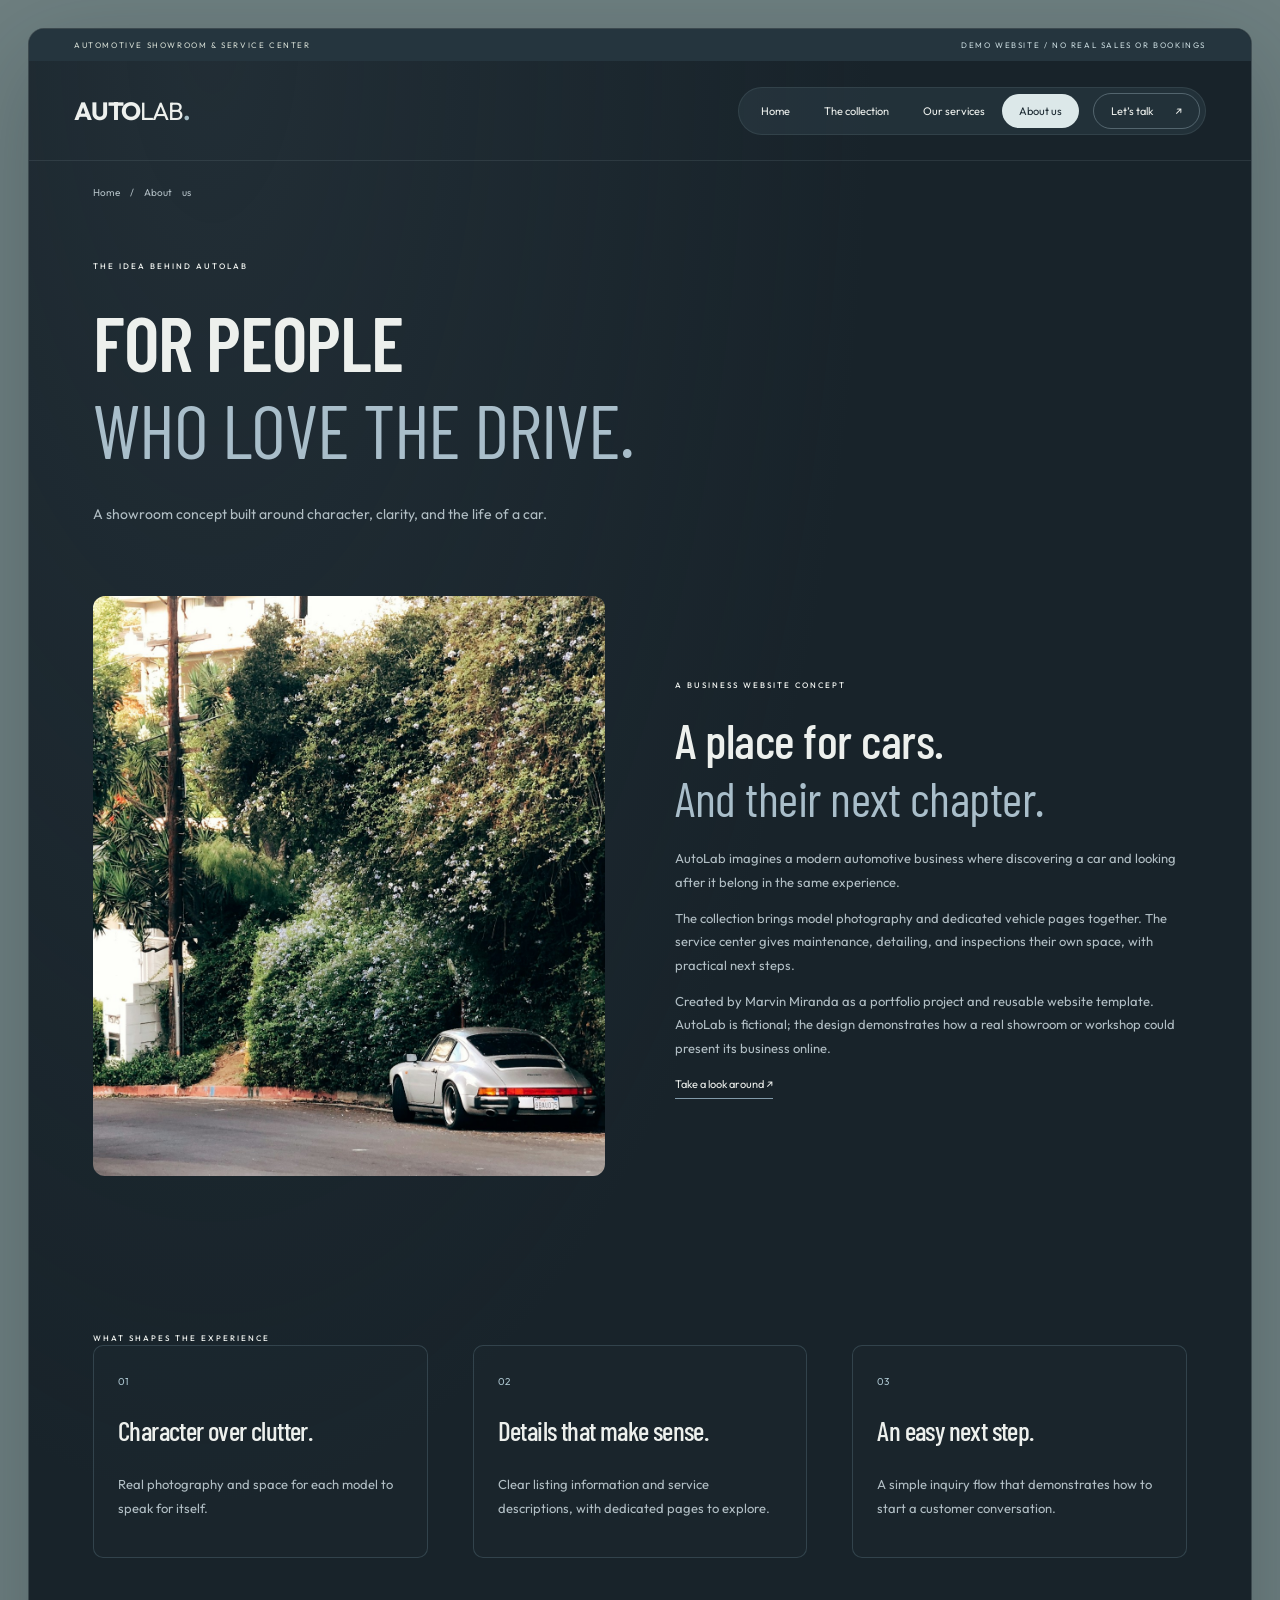
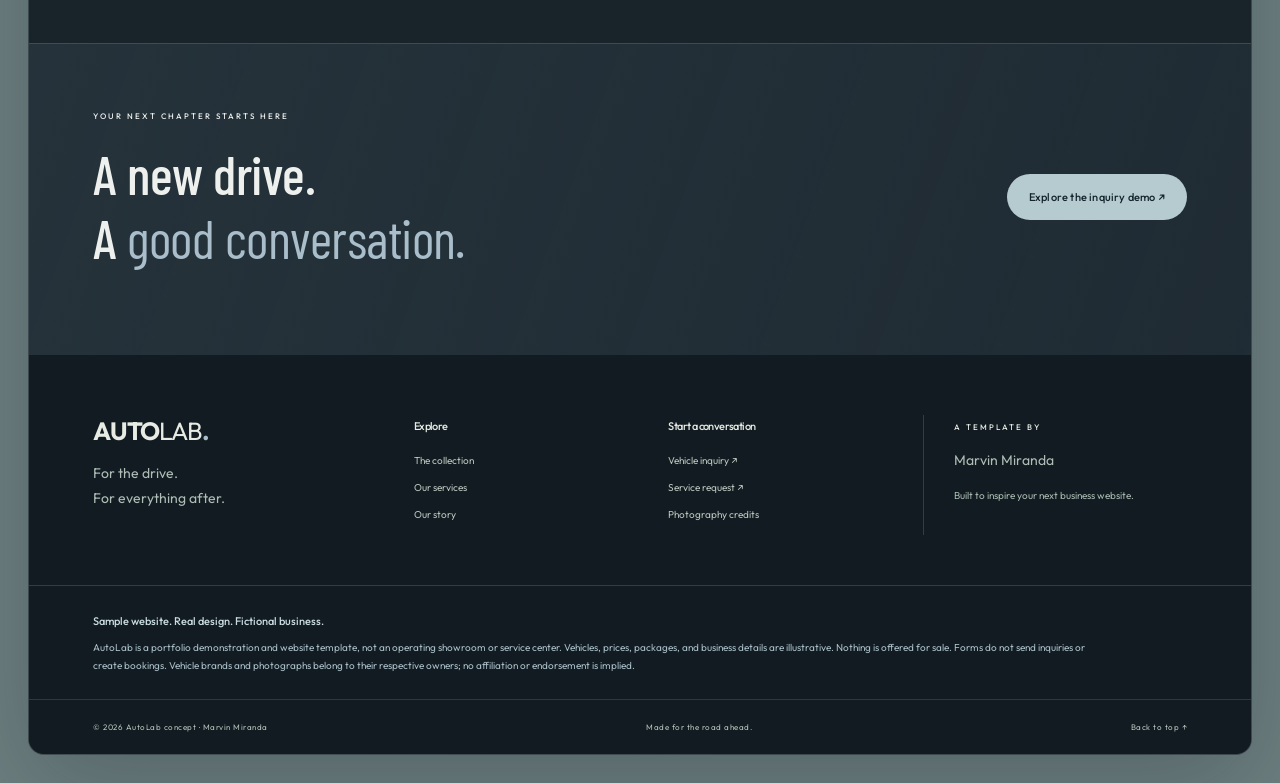
==== about/index.html @ 80c76ffd "Add files via upload" ====
<!doctype html><html lang="en"><head><meta charset="UTF-8"><meta name="viewport" content="width=device-width,initial-scale=1"><meta name="description" content="AutoLab: a sample automotive showroom and service-center website template by Marvin Miranda. Not a real business."><title>Our story | AutoLab</title><link rel="stylesheet" href="../style.css"></head><body><a class="skip" href="#main">Skip to content</a><div class="topbar"><span>AUTOMOTIVE SHOWROOM & SERVICE CENTER</span><span class="demo-label">DEMO WEBSITE / NO REAL SALES OR BOOKINGS</span></div><header><a class="logo" href="../">AUTO<span>LAB</span><i>.</i></a><button class="menu-toggle" aria-label="Open navigation" aria-expanded="false">Menu ☰</button><nav aria-label="Main navigation"><a  href="../">Home</a><a  href="../cars/">The collection</a><a  href="../services/">Our services</a><a aria-current=page href="../about/">About us</a><a class="nav-cta" href="../contact/">Let’s talk <span>↗</span></a></nav></header><main id="main"><div class="crumb wrap"><a href="../">Home</a> / About us</div><section class="page-intro wrap"><span class="eyebrow">THE IDEA BEHIND AUTOLAB</span><h1>For people<br><em>who love the drive.</em></h1><p>A showroom concept built around character, clarity, and the life of a car.</p></section><section class="wrap about-grid"><img src="../assets/porsche.jpg" alt="Classic Porsche parked on a leafy street"><div><span class="eyebrow">A BUSINESS WEBSITE CONCEPT</span><h2>A place for cars.<br><em>And their next chapter.</em></h2><p>AutoLab imagines a modern automotive business where discovering a car and looking after it belong in the same experience.</p><p>The collection brings model photography and dedicated vehicle pages together. The service center gives maintenance, detailing, and inspections their own space, with practical next steps.</p><p>Created by Marvin Miranda as a portfolio project and reusable website template. AutoLab is fictional; the design demonstrates how a real showroom or workshop could present its business online.</p><a class="underlink" href="../cars/">Take a look around ↗</a></div></section><section class="wrap section"><span class="eyebrow">WHAT SHAPES THE EXPERIENCE</span><div class="steps"><div><span>01</span><h3>Character over clutter.</h3><p>Real photography and space for each model to speak for itself.</p></div><div><span>02</span><h3>Details that make sense.</h3><p>Clear listing information and service descriptions, with dedicated pages to explore.</p></div><div><span>03</span><h3>An easy next step.</h3><p>A simple inquiry flow that demonstrates how to start a customer conversation.</p></div></div></section><section class="cta wrap"><div><span class="eyebrow">YOUR NEXT CHAPTER STARTS HERE</span><h2>A new drive.<br>A <em>good conversation.</em></h2></div><a class="button orange" href="../contact/">Explore the inquiry demo ↗</a></section></main><footer><div class="footer-top wrap"><div><a class="logo" href="../">AUTO<span>LAB</span><i>.</i></a><p>For the drive.<br>For everything after.</p></div><div><h3>Explore</h3><a href="../cars/">The collection</a><a href="../services/">Our services</a><a href="../about/">Our story</a></div><div><h3>Start a conversation</h3><a href="../contact/">Vehicle inquiry ↗</a><a href="../contact/?type=service">Service request ↗</a><a href="../credits/">Photography credits</a></div><div class="footer-note"><span class="eyebrow">A TEMPLATE BY</span><p>Marvin Miranda</p><span>Built to inspire your next business website.</span></div></div><div class="disclaimer wrap"><strong>Sample website. Real design. Fictional business.</strong><p>AutoLab is a portfolio demonstration and website template, not an operating showroom or service center. Vehicles, prices, packages, and business details are illustrative. Nothing is offered for sale. Forms do not send inquiries or create bookings. Vehicle brands and photographs belong to their respective owners; no affiliation or endorsement is implied.</p></div><div class="footer-bottom wrap"><span>© 2026 AutoLab concept · Marvin Miranda</span><span>Made for the road ahead.</span><a href="#">Back to top ↑</a></div></footer><script src="../app.js"></script></body></html>
---- style.css ----
@font-face {
  font-family: 'Barlow Condensed';
  font-style: normal;
  font-weight: 400;
  font-display: swap;
  src: url(assets/fonts/font-1.ttf) format('truetype');
}
@font-face {
  font-family: 'Barlow Condensed';
  font-style: normal;
  font-weight: 500;
  font-display: swap;
  src: url(assets/fonts/font-2.ttf) format('truetype');
}
@font-face {
  font-family: 'Barlow Condensed';
  font-style: normal;
  font-weight: 600;
  font-display: swap;
  src: url(assets/fonts/font-3.ttf) format('truetype');
}
@font-face {
  font-family: 'Barlow Condensed';
  font-style: normal;
  font-weight: 700;
  font-display: swap;
  src: url(assets/fonts/font-4.ttf) format('truetype');
}
@font-face {
  font-family: 'Barlow Condensed';
  font-style: normal;
  font-weight: 800;
  font-display: swap;
  src: url(assets/fonts/font-5.ttf) format('truetype');
}
@font-face {
  font-family: 'Outfit';
  font-style: normal;
  font-weight: 400;
  font-display: swap;
  src: url(assets/fonts/font-6.ttf) format('truetype');
}
@font-face {
  font-family: 'Outfit';
  font-style: normal;
  font-weight: 500;
  font-display: swap;
  src: url(assets/fonts/font-7.ttf) format('truetype');
}
@font-face {
  font-family: 'Outfit';
  font-style: normal;
  font-weight: 600;
  font-display: swap;
  src: url(assets/fonts/font-8.ttf) format('truetype');
}
@font-face {
  font-family: 'Outfit';
  font-style: normal;
  font-weight: 700;
  font-display: swap;
  src: url(assets/fonts/font-9.ttf) format('truetype');
}
:root{--bg:#18232a;--ink:#edf0ed;--muted:#b1bec4;--line:#43545f;--accent:#b5c9ce;--dark:#111a20}*{box-sizing:border-box}body{margin:0;background:var(--bg);color:var(--ink);font:15px 'Outfit',Arial,sans-serif}html{scroll-behavior:smooth}a{color:inherit;text-decoration:none}button,input,select,textarea{font:inherit}button,a,input,select,textarea{-webkit-tap-highlight-color:transparent}button{cursor:pointer}a:focus-visible,button:focus-visible,input:focus-visible,select:focus-visible,textarea:focus-visible{outline:3px solid var(--accent);outline-offset:4px}.skip{position:fixed;top:-100px;padding:15px;background:white;z-index:100}.skip:focus{top:0}.wrap{max-width:1360px;margin:auto;padding-left:64px;padding-right:64px}.topbar{background:var(--dark);color:#d5ddd4;display:flex;justify-content:space-between;padding:11px 64px;font-size:8px;letter-spacing:1.6px}.demo-label{color:#c7d8dc}header{height:95px;display:flex;align-items:center;justify-content:space-between;padding:0 64px;max-width:1500px;margin:auto}.logo{font:800 29px 'Barlow Condensed',Impact,sans-serif;letter-spacing:-1.7px}.logo>span{font-weight:400}.logo i{font-style:normal;color:var(--accent)}nav{display:flex;align-items:center;gap:29px;font-size:12px}nav a{padding:8px 0}nav a[aria-current]{border-bottom:1px solid var(--accent)}.nav-cta{border:1px solid #bbbfb6;padding:12px 19px;border-radius:3px;margin-left:16px}.nav-cta span{margin-left:29px}.menu-toggle{display:none}.hero{position:relative;height:650px;background:#172625;color:white;overflow:hidden}.hero>img{width:100%;height:100%;object-fit:cover;object-position:center 58%}.hero-shade{position:absolute;inset:0;background:linear-gradient(90deg,rgba(8,23,23,.93) 0%,rgba(8,23,23,.73) 34%,rgba(8,23,23,.1) 75%),linear-gradient(0deg,#0e222470,transparent 45%)}.hero-content{position:absolute;inset:0;padding-top:105px;max-width:1360px}.eyebrow{font-size:9px;letter-spacing:2px;font-weight:600}h1,h2,h3{font-family:'Barlow Condensed',Impact,sans-serif}h1{font-size:70px;line-height:1.08;letter-spacing:-3.7px;font-weight:500;margin:28px 0}h1 em,h2 em{font:italic 1.04em Georgia,serif}h2{font-size:46px;line-height:1.14;letter-spacing:-1.9px;font-weight:500;margin:20px 0}h3{font-size:21px;letter-spacing:-.6px;font-weight:600}p{color:var(--muted);line-height:1.8}.hero-content p{color:#ced6d1;font-size:14px;margin-bottom:30px}.actions{display:flex;align-items:center;gap:27px}.button{display:inline-flex;align-items:center;justify-content:center;gap:30px;padding:16px 22px;border:0;border-radius:3px;font-size:11px;font-weight:600}.orange{background:var(--accent);color:#fff}.button:hover{filter:brightness(1.08)}.text-light{font-size:11px;color:#e0e5dd;border-bottom:1px solid #80908b;padding-bottom:7px}.hero-caption{position:absolute;bottom:44px;right:64px;display:grid;gap:10px;padding-left:24px;border-left:1px solid #a7b5ac60}.hero-caption span{font-size:8px;letter-spacing:2px;color:#d5ddd2}.hero-caption strong{font:400 21px Manrope}.hero-caption a{font-size:10px}.hero-index{position:absolute;bottom:38px;left:64px;font-size:8px;letter-spacing:2px;color:#b3bfb9}.brandline{display:flex;justify-content:space-between;align-items:center;height:100px;border-bottom:1px solid var(--line)}.brandline>span:first-child,.last-brand{font-size:8px;letter-spacing:1.8px;color:var(--muted)}.brandline>span:nth-child(2){font-size:22px;letter-spacing:4px;font-weight:500}.brandline>span:nth-child(3){font-size:21px;letter-spacing:2px;font-weight:700}.section{padding-top:90px;padding-bottom:85px}.section-heading{display:flex;justify-content:space-between;align-items:flex-end;margin-bottom:35px}.section-heading p{font-size:13px;margin:0 0 17px}.underlink{display:inline-block;font-size:11px;border-bottom:1px solid #8f998c;padding-bottom:7px}.car-grid{display:grid;grid-template-columns:repeat(3,minmax(0,1fr));gap:26px}.car-grid.two{grid-template-columns:repeat(2,minmax(0,1fr))}.car-image{display:block;height:255px;overflow:hidden;position:relative;background:#ddd}.car-image img{height:100%;width:100%;object-fit:cover;transition:transform .4s}.car-card:hover .car-image img{transform:scale(1.04)}.car-card[data-name*="911"] img{object-position:center 77%}.image-tag{position:absolute;left:14px;top:14px;font-size:7px;letter-spacing:1px;background:#263944ed;padding:7px 9px;border-radius:2px}.round-arrow{position:absolute;bottom:14px;right:14px;width:31px;height:31px;background:var(--bg);border-radius:50%;display:grid;place-items:center;font-size:17px}.car-meta{display:flex;justify-content:space-between;gap:5px;margin-top:18px;font-size:7px;letter-spacing:.9px;color:var(--muted)}.car-meta>span:last-child{letter-spacing:0}.car-card h3{margin:12px 0 20px;font-size:21px}.car-bottom{display:flex;justify-content:space-between;align-items:center;border-top:1px solid var(--line);padding-top:17px;font-size:17px}.car-bottom small{display:block;font-size:8px;margin-top:4px;color:var(--muted)}.car-bottom a{font-size:10px}.care{display:grid;grid-template-columns:1fr 1fr;background:#2b3b45}.care-photo{position:relative;min-height:700px;overflow:hidden}.care-photo>img{height:100%;width:100%;object-fit:cover}.care-photo>span{position:absolute;left:40px;bottom:35px;font-size:9px;letter-spacing:2px;color:white;background:#142322d9;padding:12px}.care-content{padding:65px 55px}.care-content>p{font-size:13px;max-width:470px}.service-row{display:flex;align-items:center;gap:20px;border-bottom:1px solid #455761;padding:24px 0}.service-row>span:first-child{font-size:9px;color:#85907e}.service-row h3{margin:0;font-size:17px}.service-row p{font-size:11px;margin:6px 0 0}.service-row>b{font-size:22px;font-weight:400;margin-left:auto}.care .service-price{display:none}.service-price{margin-left:auto;font-size:15px;white-space:nowrap}.service-price small{display:block;font-size:9px;color:var(--muted);margin-top:6px}.service-row:hover h3{color:#d3e2e5}.fine{font-size:10px!important;line-height:1.7}.ownership>h2{margin-bottom:45px}.steps{display:grid;grid-template-columns:repeat(3,1fr);gap:45px}.steps>div{border-top:1px solid var(--line);padding-top:24px}.steps span{font-size:10px;color:#a9c2ca}.steps h3{font-size:18px;margin-top:25px}.steps p{font-size:13px}.cta{display:flex;justify-content:space-between;align-items:center;border-top:1px solid var(--line);padding-top:60px;padding-bottom:65px}.cta h2{font-size:44px}.cta .button{height:max-content}footer{background:var(--dark);color:#e7ebe3}.footer-top{display:grid;grid-template-columns:1.3fr 1fr 1fr 1.2fr;gap:35px;padding-top:60px;padding-bottom:50px}.footer-top p{color:#aebdb6;font-size:14px}.footer-top h3{font:500 12px 'Outfit',Arial;margin:4px 0 21px}.footer-top>div>a:not(.logo){display:block;font-size:10px;color:#b9c5bd;margin-bottom:14px}.footer-note{border-left:1px solid #ffffff25;padding-left:30px}.footer-note>span:last-child{font-size:10px;color:#a7b8af;line-height:1.8;display:block}.disclaimer{border-top:1px solid #ffffff25;padding-top:24px;padding-bottom:24px}.disclaimer strong{color:#c2d5db;font-size:11px;font-weight:500}.disclaimer p{font-size:10px;color:#a9b9b0;max-width:1000px;margin-bottom:0}.footer-bottom{border-top:1px solid #ffffff20;display:flex;justify-content:space-between;gap:20px;font-size:8px;letter-spacing:.5px;padding-top:22px;padding-bottom:22px;color:#b4c2ba}.crumb{padding-top:25px;font-size:10px;color:var(--muted);word-spacing:8px}.crumb a{word-spacing:normal}.page-intro{padding-top:55px;padding-bottom:55px}.page-intro h1{font-size:64px}.page-intro>p{font-size:14px;max-width:600px}.listing-section{padding-bottom:90px}.filters{display:grid;grid-template-columns:1.6fr 1fr 1fr 1fr auto;gap:18px;align-items:end;padding:25px;background:#2b3b45;border-radius:4px}label{display:grid;gap:9px;font-size:10px;font-weight:500}input,select,textarea{width:100%;border:1px solid #536872;background:#202e37;border-radius:2px;padding:13px 12px;font-size:12px;color:var(--ink);min-width:0}input[type=date]{min-height:43px}textarea{resize:vertical}select{padding-right:22px}.reset{border:0;border-bottom:1px solid #97a18c;background:none;height:42px;font-size:11px;padding:0 4px}.results-line{display:flex;justify-content:space-between;font-size:10px;color:var(--muted);padding:27px 0}.model-intro{display:flex;justify-content:space-between;align-items:flex-end;padding-top:45px;padding-bottom:35px}.model-intro h1{font-size:52px}.model-intro p{margin-bottom:0;font-size:14px}.model-price{font:500 26px 'Barlow Condensed',Impact,sans-serif;white-space:nowrap;padding-bottom:4px}.model-price small{display:block;font:9px 'Outfit',Arial;color:var(--muted);margin-top:10px}.model-photo{position:relative}.model-photo>img{display:block;width:100%;height:560px;object-fit:cover}.model-photo>span{position:absolute;bottom:18px;left:85px;font-size:7px;letter-spacing:1px;background:#192422de;padding:10px;color:#fff}.detail-grid{display:grid;grid-template-columns:1.5fr 1fr;align-items:start;gap:85px;padding-top:65px;padding-bottom:70px}.detail-grid h2{font-size:40px}.detail-grid p{font-size:14px}.detail-grid h3{font-size:17px;margin-top:30px}.info-panel{padding:35px;background:#2b3b45;border:1px solid #465964;border-radius:3px;position:sticky;top:25px}.info-panel h2{font-size:31px}.info-panel dl{margin:25px 0 30px;display:grid;grid-template-columns:1fr 1fr;gap:0;font-size:11px}.info-panel dt,.info-panel dd{padding:15px 0;border-bottom:1px solid #465964;margin:0}.info-panel dt{color:var(--muted)}.info-panel dd{text-align:right}.info-panel .button{width:100%;padding-left:10px;padding-right:10px}.panel-link{display:block;text-align:center;font-size:10px;margin-top:20px}.check-list{padding:0;list-style:none}.check-list li{padding:13px 0;border-bottom:1px solid var(--line);font-size:13px}.check-list li:before{content:'✓';color:#a9c2ca;margin-right:15px}details{border-bottom:1px solid var(--line);padding:21px 0}summary{font-size:13px;cursor:pointer;line-height:1.6}details p{font-size:12px}.related{border-top:1px solid var(--line)}.service-banner{position:relative}.service-banner img{display:block;width:100%;height:460px;object-fit:cover;object-position:center 40%}.service-banner>span{position:absolute;bottom:28px;left:90px;color:#fff;font-size:10px;letter-spacing:2px;background:#172625c9;padding:14px}.service-page .service-row{padding:30px 0}.service-page .service-row h3{font-size:24px}.service-page .service-row p{font-size:13px}.service-page .service-row>b{margin-left:35px}.service-page .service-row>span:first-child{width:40px}.faq{padding-bottom:80px;max-width:1000px}.faq h2{font-size:36px}.service-detail-photo{width:100%;height:300px;object-fit:cover}.about-grid{display:grid;grid-template-columns:1fr 1fr;gap:70px;align-items:center;padding-bottom:60px}.about-grid>img{width:100%;height:580px;object-fit:cover;object-position:60% 80%}.about-grid h2{font-size:40px}.about-grid p{font-size:13px}.contact-grid{display:grid;grid-template-columns:1fr 1.2fr;gap:100px;padding-bottom:90px}.contact-grid h2{font-size:42px}.contact-grid>div>p{font-size:13px}.demo-box{border-left:3px solid var(--accent);background:#2b3b45;padding:20px 22px;margin-top:28px}.demo-box strong{font-size:12px}.demo-box p{font-size:11px;margin-bottom:0}.contact-note{margin-top:30px}.contact-note>span{font-size:8px;letter-spacing:2px}.contact-note p{font-size:12px}.form-pair{display:grid;grid-template-columns:1fr 1fr;gap:20px}#inquiry-form{padding:30px;background:#2b3b45;border:1px solid #465964}#inquiry-form>label,.form-pair{margin-bottom:22px}.checkbox{display:flex;align-items:flex-start;gap:10px;line-height:1.7}.checkbox input{width:15px;height:15px;margin:2px 0;accent-color:var(--accent)}#form-result{border:1px solid #8ca7a8;padding:20px;margin-top:20px;background:#364d53}#form-result h3{font-size:17px;margin-top:0}#form-result p{font-size:12px}.credits{padding-top:0}.credits a{text-decoration:underline}.credits p{font-size:13px}#empty{text-align:center;padding:50px 0}[hidden]{display:none!important}@media(min-width:1600px){.hero{height:740px}.hero-content{padding-top:140px}}@media(max-width:1050px){.wrap{padding-left:35px;padding-right:35px}header,.topbar{padding-left:35px;padding-right:35px}nav{gap:20px}.nav-cta{margin-left:0}.hero-content{padding-top:95px}.hero h1{font-size:61px}.hero{height:600px}.hero-caption{right:35px}.hero-index{left:35px}.car-image{height:215px}.car-meta{flex-direction:column;gap:5px}.care-content{padding:45px 30px}.care-photo{min-height:700px}.service-row{gap:12px}.service-row h3{font-size:15px}.filters{grid-template-columns:1.5fr 1fr 1fr;gap:15px}.filters label:last-of-type{grid-column:1/3}.detail-grid{gap:40px}.model-intro h1{font-size:43px}.contact-grid{gap:40px}.footer-top{gap:25px}.footer-note{padding-left:20px}.model-photo>span{left:55px}.service-banner>span{left:55px}}@media(max-width:760px){header{height:80px;position:relative}.menu-toggle{display:block;border:1px solid #c6cabe;background:transparent;border-radius:3px;padding:10px 13px;font-size:11px}nav{display:none;position:absolute;top:80px;left:0;right:0;z-index:20;background:var(--bg);padding:25px 35px;box-shadow:0 20px 20px #17262525}nav.open{display:flex;flex-direction:column;align-items:stretch;gap:14px}.nav-cta span{float:right}.topbar{font-size:7px;letter-spacing:1px}.topbar>span:first-child{display:none}.topbar>span:last-child{margin:auto}.hero{height:620px}.hero-content{padding-top:65px}.hero-shade{background:linear-gradient(90deg,#0a1c1ce6,#0a1c1c66),linear-gradient(0deg,#0a1c1cb3,transparent)}.hero>img{object-position:65% center}.hero h1{font-size:60px}.hero-content p{font-size:13px}.hero-caption{bottom:35px;right:35px}.hero-index{font-size:7px;max-width:100px;line-height:1.7;bottom:40px}.brandline{height:85px;gap:20px}.brandline>span:first-child{font-size:7px;max-width:100px;line-height:1.8}.brandline>span:nth-child(2){font-size:17px;letter-spacing:2px}.brandline>span:nth-child(3){font-size:18px}.last-brand{display:none}.section{padding-top:60px;padding-bottom:60px}.section-heading{display:block}.section-heading h2{font-size:39px}.section-heading>div:last-child{margin-top:25px}.car-grid{grid-template-columns:1fr;gap:35px}.car-image{height:340px}.car-meta{flex-direction:row}.car-card h3{font-size:24px}.car-bottom{font-size:20px}.car-bottom a{font-size:12px}.care{grid-template-columns:1fr}.care-photo{height:360px;min-height:0}.care-content{padding:45px 35px}.care-content h2{font-size:42px}.service-row{gap:18px}.service-row h3{font-size:18px}.service-row p{font-size:12px}.steps{grid-template-columns:1fr;gap:25px}.steps h3{margin-top:16px}.cta{display:block;padding-top:40px;padding-bottom:45px}.cta h2{font-size:40px}.cta .button{margin-top:15px}.footer-top{grid-template-columns:1fr 1fr;gap:30px;padding-top:45px}.footer-top>div:first-child{grid-column:1/-1}.footer-top>div:first-child p{font-size:13px}.footer-note{grid-column:1/-1;border-left:0;border-top:1px solid #ffffff20;padding:25px 0 0}.footer-bottom{flex-wrap:wrap;gap:15px}.footer-bottom>span:nth-child(2){display:none}.disclaimer p{font-size:10px}.page-intro{padding-top:40px;padding-bottom:35px}.page-intro h1{font-size:51px;letter-spacing:-2.5px}.page-intro p{font-size:13px}.filters{grid-template-columns:1fr 1fr;padding:20px}.filters label:first-child{grid-column:1/-1}.filters label:last-of-type{grid-column:auto}.filters .reset{align-self:end}.results-line{font-size:9px;gap:20px}.model-intro{display:block;padding-top:35px}.model-intro h1{font-size:40px}.model-price{margin-top:25px;font-size:24px}.model-photo>img{height:380px}.model-photo>span{font-size:6px;left:45px;right:45px;line-height:1.6;bottom:10px}.detail-grid{grid-template-columns:1fr;gap:35px;padding-top:40px;padding-bottom:45px}.info-panel{position:static;padding:25px}.car-grid.two{grid-template-columns:1fr}.service-banner img{height:320px}.service-banner>span{left:45px;right:45px;font-size:8px;bottom:15px}.service-page .service-row h3{font-size:18px}.service-page .service-row p{font-size:11px}.service-page .service-row>span:first-child{width:auto}.service-page .service-row{gap:13px;flex-wrap:wrap}.service-page .service-price{font-size:13px}.service-page .service-row>b{margin-left:0}.faq h2{font-size:32px}.about-grid{grid-template-columns:1fr;gap:35px}.about-grid>img{height:400px}.about-grid h2{font-size:37px}.contact-grid{grid-template-columns:1fr;gap:35px;padding-bottom:60px}.contact-grid h2{font-size:38px}.form-pair{grid-template-columns:1fr}.contact-grid #inquiry-form{padding:23px}.service-detail-photo{height:250px}}@media(max-width:420px){.wrap{padding-left:23px;padding-right:23px}header,.topbar{padding-left:23px;padding-right:23px}.hero h1{font-size:49px;letter-spacing:-2.5px}.hero .actions{flex-direction:column;align-items:flex-start;gap:22px}.hero-content{padding-top:50px}.hero{height:620px}.hero-index{left:23px}.hero-caption{right:23px}.car-image{height:275px}.hero-caption strong{font-size:17px}.care-content{padding-left:23px;padding-right:23px}.page-intro h1{font-size:44px}.service-page .service-price{margin-left:28px}.service-page .service-row>b{margin-left:auto}.model-photo>span,.service-banner>span{left:33px;right:33px}.section-heading h2,h2{font-size:35px}.footer-bottom{font-size:7px}}@media(prefers-reduced-motion:reduce){html{scroll-behavior:auto}.car-image img{transition:none}}

/* Slate collection: a second visual direction for the automotive template. */
:root{--sage:#6e7f80;--steel:#536872;--slate:#708090;--blue:#536878;--charcoal:#36454f}
html{background:var(--sage)}body{margin:28px auto;max-width:1510px;width:calc(100% - 56px);border:1px solid #9dafb044;border-radius:16px;overflow-x:clip;box-shadow:0 30px 100px #12222b44;background:radial-gradient(ellipse at 15% 0%,#36454f50,transparent 45%),var(--bg)}
header{border-bottom:1px solid #8fa2ad25;height:100px;padding:0 45px}.topbar{border-radius:15px 15px 0 0;background:#25353e;padding:11px 45px}.logo{font-family:'Outfit',Arial,sans-serif;font-size:25px;letter-spacing:-1.2px}.logo>span{font-weight:400}.logo i{color:#a5bec7}nav{gap:0;background:#34454f6b;border:1px solid #7b939c2b;border-radius:28px;padding:5px;font-size:11px}nav a{padding:10px 17px;border-radius:23px}nav a[aria-current]{background:#dce8e9;color:#1d2b33;border:0}.nav-cta{margin-left:14px;border:1px solid #9eb4bd66;border-radius:23px;padding:10px 17px}.nav-cta span{margin-left:20px}.button{border-radius:30px;font-family:'Outfit',Arial,sans-serif;font-weight:500;letter-spacing:.2px}.orange{color:#14242d;background:#b5cbd0}.eyebrow{font-family:'Outfit',Arial,sans-serif;font-size:8px;letter-spacing:2px;font-weight:500}h1,h2,h3{font-family:'Barlow Condensed',Impact,sans-serif}h1{font-weight:600;letter-spacing:-1.5px}h2{font-weight:500;letter-spacing:-.5px;font-size:54px}h1 em,h2 em{font-family:inherit;font-style:normal;font-weight:400;color:#a9beca;font-size:1em}.section-heading h2{font-size:58px}.section-heading p{color:#aebfc6}.car-card{background:#26353e;border:1px solid #5a707c4d;border-radius:12px;padding:12px 12px 20px}.car-image{border-radius:7px}.car-meta,.car-card h3,.car-bottom{margin-left:8px;margin-right:8px}.car-card h3{font-size:29px;font-weight:500;letter-spacing:0}.car-bottom{font-family:'Outfit',Arial;font-size:16px;border-color:#60717a55}.image-tag{color:#e8eff1;border:1px solid #899fa155;background:#23353ddd;border-radius:20px;font-size:6px}.round-arrow{background:#bed2d7;color:#1b2a33}.brandline{border-color:#5e74804d}.brandline>span{color:#c5d1d6}.brandline>span:nth-child(2){font-family:'Barlow Condensed',Arial;font-size:25px}.brandline>span:nth-child(3){font-family:'Barlow Condensed',Arial;font-size:27px}.care{background:#2b3b45}.care-photo{margin:26px;border-radius:10px;min-height:650px}.care-content{padding-left:20px}.care-photo>span{background:#263b47dd;border:1px solid #8198a555;border-radius:20px;font-size:7px;left:20px;bottom:20px}.service-row h3{font-size:24px;font-weight:500}.service-row>span:first-child{color:#a9bdc3}.service-row:hover{background:#70809012}.service-row p{color:#b3c2c7}.steps h3{font-size:27px;font-weight:500}.steps>div{padding:24px;border:1px solid #58707b66;border-radius:10px;background:#2a3a431f}.steps span{color:#abc4ce}.cta{background:linear-gradient(110deg,#36454f70,#53687820);border-top:1px solid #53687280}.cta h2{font-size:54px}footer{background:#111b21;border-radius:0 0 15px 15px}.disclaimer strong{color:#c9dce1}.disclaimer p{color:#a9bec7}.footer-top h3{font-family:'Outfit',Arial;font-size:11px}.footer-top .logo{font-size:25px}.info-panel{background:#2b3d47;border-radius:12px;border-color:#536872}.info-panel h2{font-size:37px}.info-panel dt{color:#b0c0c8}.info-panel .button{font-size:10px}.page-intro h1{font-size:76px;letter-spacing:-1px;text-transform:uppercase}.model-intro h1{font-size:68px;text-transform:uppercase;letter-spacing:-1px}.model-price{font-family:'Barlow Condensed',Impact,sans-serif;font-size:33px}.model-photo img,.service-banner img,.service-detail-photo,.about-grid>img{border-radius:12px}.model-photo>span{border-radius:20px;background:#1c303add}.detail-grid h2,.about-grid h2{font-size:49px}.detail-grid h3{font-size:24px;font-weight:500}.filters{border:1px solid #53687280;border-radius:10px;background:#2b3b4580}input,select,textarea{border-radius:5px;border-color:#536872;background:#1b2a33;color:#edf0ed;color-scheme:dark;font-size:12px}input::placeholder,textarea::placeholder{color:#a3b4bc}.reset{color:#c5d4d9;border-color:#8ca3ae}.contact-grid h2{font-size:50px}#inquiry-form{background:#2b3b4580;border-color:#53687280;border-radius:12px}.demo-box{background:#36454f99;border-color:#9fb9c6;border-radius:0 8px 8px 0}.contact-note p,.demo-box p{color:#b7c8ce}.checkbox input{accent-color:#b5cbd0}#form-result{background:#304750;border-color:#8faeb9;color:#f0f5f4}#form-result h3{font-size:24px}.check-list li:before{color:#aac4cd}.service-page .service-row h3{font-size:30px}.faq h2{font-size:44px}details{border-color:#43545f}summary{color:#d2dfe4}.underlink{border-color:#829baa}.credits a{color:#c6dce5}.service-price{color:#dbe6e9}.service-banner>span{background:#253c48df;border-radius:20px}.service-row>b{color:#bed2d9}.care-content .fine{color:#c2cdd0}
.editorial-hero{height:690px;position:relative;background:radial-gradient(ellipse at 62% 48%,#53687860,transparent 56%),linear-gradient(135deg,#101b23,#202f38);overflow:hidden}.hero-topline{position:absolute;left:45px;right:45px;top:32px;display:flex;justify-content:space-between;color:#b6c9d0}.hero-edition{font-size:7px;letter-spacing:2px}.hero-story{position:absolute;top:95px;left:45px;z-index:4}.hero-story h1{font-size:53px;line-height:.98;letter-spacing:-1px;margin:0 0 20px}.hero-story h1 em{color:#adc4d0;font-weight:500}.hero-story p{color:#b5c8d0;font-size:11px;line-height:1.7}.hero-explore{display:inline-flex;align-items:center;gap:32px;font-size:10px;margin-top:12px;border-bottom:1px solid #a0b7c0;padding-bottom:8px}.hero-explore span{font-size:19px}.car-stage{position:absolute;left:24%;top:48px;width:67%;z-index:3;filter:drop-shadow(0 35px 18px #0007);pointer-events:none}.stage-image{display:block;width:100%;height:auto;clip-path:polygon(8.875% 65.042%,9.312% 58.575%,9.812% 54.545%,11.438% 51.828%,14.188% 49.578%,16.750% 44.986%,19.250% 41.425%,21.938% 38.800%,24.812% 36.926%,27.750% 35.801%,30.750% 35.145%,34.375% 34.677%,48.062% 34.677%,51.188% 35.145%,54.125% 35.895%,56.750% 37.113%,59.000% 39.082%,61.375% 41.612%,63.438% 44.142%,65.750% 46.860%,69.000% 50.422%,70.625% 50.141%,72.500% 51.172%,73.750% 52.671%,82.750% 55.201%,89.750% 58.013%,92.688% 60.544%,94.000% 62.793%,94.938% 66.354%,95.812% 71.321%,96.250% 77.132%,95.938% 81.537%,95.125% 84.817%,94.062% 87.067%,92.500% 88.754%,89.000% 90.159%,83.438% 91.284%,68.375% 92.409%,49.188% 92.596%,47.375% 92.877%,46.000% 93.814%,43.500% 94.470%,41.312% 93.721%,39.812% 92.409%,38.750% 89.972%,38.125% 86.973%,19.250% 82.381%,17.375% 83.037%,15.875% 84.255%,14.000% 84.911%,12.125% 84.817%,10.688% 84.067%,9.562% 82.568%,9.000% 80.412%,8.688% 77.413%,8.688% 73.196%);filter:saturate(.45) contrast(1.04)}.hero-orbit{position:absolute;width:530px;height:530px;left:35%;top:25px;border:1px solid #8297a219;border-radius:50%}.hero-orbit:after{content:'';position:absolute;inset:50px;border:1px solid #8297a219;border-radius:50%}.hero-wordmark{position:absolute;left:45px;bottom:84px;font:700 190px/.8 'Barlow Condensed',Impact,sans-serif;letter-spacing:-4px;color:#a6bbc7;z-index:2}.hero-wordmark>span{font:400 8px 'Outfit',Arial;display:block;letter-spacing:3px;margin:17px 0 0 8px;color:#c5d5dc}.hero-dial{position:absolute;right:45px;top:85px;border:1px solid #91a8b540;background:#53687822;border-radius:50%;width:112px;height:112px;display:flex;flex-direction:column;align-items:center;justify-content:center;text-align:center;z-index:4}.hero-dial>span{font:500 42px/.9 'Barlow Condensed',Impact,sans-serif;color:#e2ecee}.hero-dial>small{font:400 6px/1.6 'Outfit',Arial;letter-spacing:1px;color:#b6cad2;margin-top:10px}.hero-model-card{position:absolute;right:45px;bottom:110px;width:170px;background:#c7d6da;color:#1a2a33;border-radius:10px;padding:12px;z-index:4;transform:rotate(3deg);transition:transform .3s}.hero-model-card:hover{transform:rotate(0deg) translateY(-5px)}.hero-model-card .eyebrow{font-size:6px}.hero-model-card img{display:block;width:100%;height:83px;object-fit:cover;border-radius:5px;margin:9px 0}.hero-model-card strong{font:500 20px 'Barlow Condensed',Arial;display:block}.hero-model-card strong>span{float:right}.hero-model-card small{font-size:6px;display:block;margin-top:5px}.hero-bottomline{position:absolute;left:45px;right:45px;bottom:28px;display:flex;justify-content:space-between;align-items:center;gap:20px;z-index:5}.model-chips{display:flex;gap:7px;flex-wrap:wrap}.model-chips a{font-size:7px;padding:8px 12px;border:1px solid #7f9aa95c;border-radius:20px;color:#b7cad2;background:#1d2b34}.model-chips .selected{background:#c1d2d8;color:#172731}.hero-service-link{font-size:7px;letter-spacing:1.4px;color:#b7ccd4}.hero-service-link span{font-size:17px;margin-left:20px}.hero-index{display:none}
@media(min-width:1450px){.editorial-hero{height:750px}.car-stage{width:68%;top:20px}.hero-story{top:110px}.hero-story h1{font-size:62px}.hero-wordmark{font-size:220px}}
@media(max-width:1050px){header{padding-left:30px;padding-right:30px}nav a{padding:9px 12px}.editorial-hero{height:650px}.car-stage{left:16%;width:78%;top:85px}.hero-story{top:75px;left:35px}.hero-story h1{font-size:44px}.hero-wordmark{font-size:160px;left:35px;bottom:85px}.hero-topline{left:35px;right:35px}.hero-dial{right:35px;top:70px;width:95px;height:95px}.hero-model-card{right:35px;bottom:90px;width:145px}.hero-bottomline{left:35px;right:35px}.hero-service-link{font-size:6px;letter-spacing:.7px}.hero-service-link span{margin-left:7px}.care-photo{min-height:650px;margin:20px}.care-content{padding-right:25px}.section-heading h2{font-size:49px}}
@media(max-width:760px){body{width:calc(100% - 24px);margin:12px auto;border-radius:12px}.topbar{padding:10px 15px;border-radius:11px 11px 0 0;font-size:6px}.topbar>span:last-child{letter-spacing:.7px}header{height:80px;padding:0 23px}.menu-toggle{color:#e2ebee;border-color:#6b8390;border-radius:20px;font-family:'Outfit',Arial}nav{top:80px;background:#293c48;border-radius:0;border:0;padding:20px 23px}nav.open{gap:8px}nav a{padding:12px 18px}.editorial-hero{height:735px}.hero-topline{left:23px;right:23px;top:24px}.hero-edition{font-size:5px;letter-spacing:1px}.hero-topline .eyebrow{font-size:6px;letter-spacing:1.2px}.hero-story{left:23px;top:65px}.hero-story h1{font-size:51px}.hero-story p{font-size:10px}.hero-explore{font-size:9px;margin-top:6px;gap:18px}.hero-dial{right:23px;top:90px;width:78px;height:78px}.hero-dial>span{font-size:31px}.hero-dial>small{font-size:4.5px;letter-spacing:.6px;margin-top:7px}.car-stage{left:-6%;top:230px;width:113%;filter:drop-shadow(0 22px 14px #0007)}.hero-orbit{width:330px;height:330px;left:15%;top:195px}.hero-wordmark{left:23px;bottom:105px;font-size:145px;letter-spacing:-3px}.hero-wordmark>span{font-size:6px;margin:12px 0 0 5px}.hero-model-card{right:23px;bottom:104px;width:115px;padding:9px;transform:rotate(3deg)}.hero-model-card img{height:55px;margin:7px 0}.hero-model-card strong{font-size:16px}.hero-model-card small{font-size:5px}.hero-model-card .eyebrow{font-size:5px}.hero-bottomline{left:23px;right:23px;bottom:24px;display:block}.model-chips{gap:5px}.model-chips a{font-size:6px;padding:7px 9px}.hero-service-link{display:block;font-size:6px;letter-spacing:1px;margin-top:14px}.hero-service-link span{font-size:12px;margin-left:8px}.brandline>span:first-child{font-size:6px}.brandline>span:nth-child(2){font-size:22px}.brandline>span:nth-child(3){font-size:24px}.section-heading h2{font-size:47px}.care-photo{height:300px;min-height:0;margin:18px}.care-content{padding:25px 30px 40px}.care-content h2{font-size:51px}.steps h3{font-size:27px}.cta h2{font-size:47px}.page-intro h1{font-size:59px}.model-intro h1{font-size:55px}.model-price{font-size:30px}.detail-grid h2,.about-grid h2{font-size:47px}.service-page .service-row h3{font-size:26px}.contact-grid h2{font-size:48px}.car-card h3{font-size:29px}.car-bottom{font-size:16px}.footer-bottom{font-size:7px}}
@media(max-width:420px){.editorial-hero{height:705px}.hero-story h1{font-size:46px}.hero-dial{right:18px;width:65px;height:65px;top:88px}.hero-dial>span{font-size:26px}.hero-dial>small{font-size:4px}.car-stage{top:247px;left:-10%;width:120%}.hero-wordmark{font-size:123px;bottom:113px}.hero-model-card{right:19px;bottom:114px;width:100px}.hero-model-card img{height:45px}.hero-model-card small{font-size:4px}.model-chips a{font-size:5.5px;padding:7px 8px}.hero-bottomline{left:19px;right:19px}.hero-topline{left:23px;right:18px}.page-intro h1{font-size:51px}.model-intro h1{font-size:49px}.section-heading h2{font-size:44px}}
@media(prefers-reduced-motion:reduce){.hero-model-card{transition:none}}

@media(min-width:1051px){.car-stage{top:-45px;left:23%;width:70%}.hero-wordmark{bottom:95px}.hero-model-card{bottom:110px}}
@media(min-width:1450px){.car-stage{top:-65px;left:23%;width:70%}}
@media(min-width:761px) and (max-width:1050px){.car-stage{top:5px;left:18%;width:77%}}
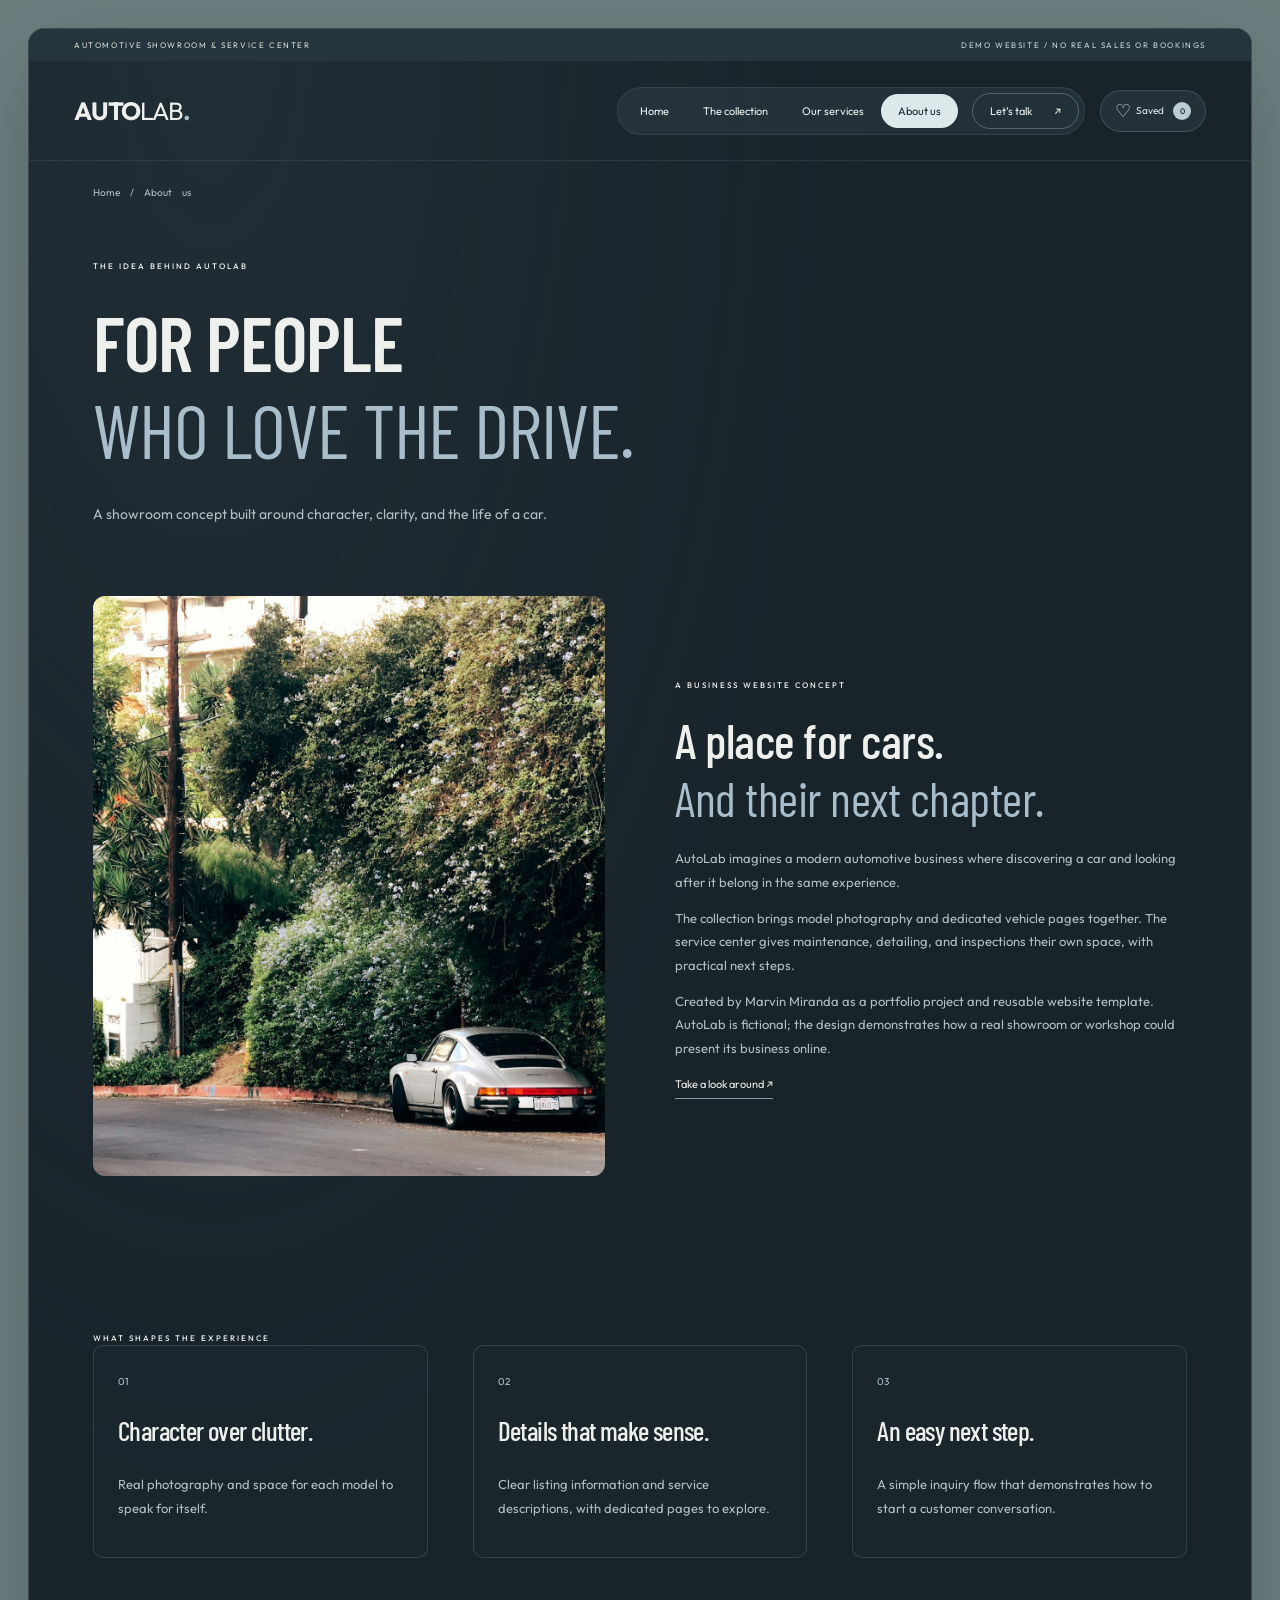
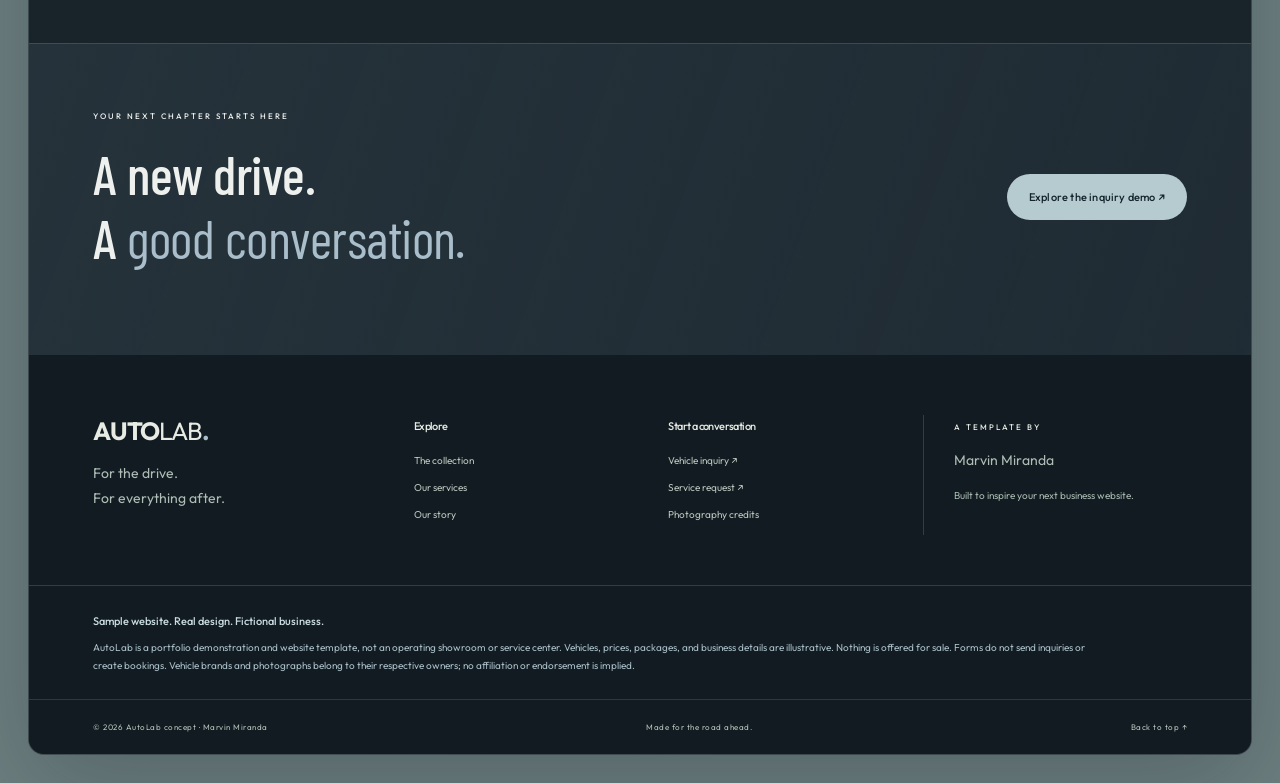
==== commit 1cc43237: "Add files via upload" ====
--- a/about/index.html
+++ b/about/index.html
@@ -1 +1 @@
-<!doctype html><html lang="en"><head><meta charset="UTF-8"><meta name="viewport" content="width=device-width,initial-scale=1"><meta name="description" content="AutoLab: a sample automotive showroom and service-center website template by Marvin Miranda. Not a real business."><title>Our story | AutoLab</title><link rel="stylesheet" href="../style.css"></head><body><a class="skip" href="#main">Skip to content</a><div class="topbar"><span>AUTOMOTIVE SHOWROOM & SERVICE CENTER</span><span class="demo-label">DEMO WEBSITE / NO REAL SALES OR BOOKINGS</span></div><header><a class="logo" href="../">AUTO<span>LAB</span><i>.</i></a><button class="menu-toggle" aria-label="Open navigation" aria-expanded="false">Menu ☰</button><nav aria-label="Main navigation"><a  href="../">Home</a><a  href="../cars/">The collection</a><a  href="../services/">Our services</a><a aria-current=page href="../about/">About us</a><a class="nav-cta" href="../contact/">Let’s talk <span>↗</span></a></nav></header><main id="main"><div class="crumb wrap"><a href="../">Home</a> / About us</div><section class="page-intro wrap"><span class="eyebrow">THE IDEA BEHIND AUTOLAB</span><h1>For people<br><em>who love the drive.</em></h1><p>A showroom concept built around character, clarity, and the life of a car.</p></section><section class="wrap about-grid"><img src="../assets/porsche.jpg" alt="Classic Porsche parked on a leafy street"><div><span class="eyebrow">A BUSINESS WEBSITE CONCEPT</span><h2>A place for cars.<br><em>And their next chapter.</em></h2><p>AutoLab imagines a modern automotive business where discovering a car and looking after it belong in the same experience.</p><p>The collection brings model photography and dedicated vehicle pages together. The service center gives maintenance, detailing, and inspections their own space, with practical next steps.</p><p>Created by Marvin Miranda as a portfolio project and reusable website template. AutoLab is fictional; the design demonstrates how a real showroom or workshop could present its business online.</p><a class="underlink" href="../cars/">Take a look around ↗</a></div></section><section class="wrap section"><span class="eyebrow">WHAT SHAPES THE EXPERIENCE</span><div class="steps"><div><span>01</span><h3>Character over clutter.</h3><p>Real photography and space for each model to speak for itself.</p></div><div><span>02</span><h3>Details that make sense.</h3><p>Clear listing information and service descriptions, with dedicated pages to explore.</p></div><div><span>03</span><h3>An easy next step.</h3><p>A simple inquiry flow that demonstrates how to start a customer conversation.</p></div></div></section><section class="cta wrap"><div><span class="eyebrow">YOUR NEXT CHAPTER STARTS HERE</span><h2>A new drive.<br>A <em>good conversation.</em></h2></div><a class="button orange" href="../contact/">Explore the inquiry demo ↗</a></section></main><footer><div class="footer-top wrap"><div><a class="logo" href="../">AUTO<span>LAB</span><i>.</i></a><p>For the drive.<br>For everything after.</p></div><div><h3>Explore</h3><a href="../cars/">The collection</a><a href="../services/">Our services</a><a href="../about/">Our story</a></div><div><h3>Start a conversation</h3><a href="../contact/">Vehicle inquiry ↗</a><a href="../contact/?type=service">Service request ↗</a><a href="../credits/">Photography credits</a></div><div class="footer-note"><span class="eyebrow">A TEMPLATE BY</span><p>Marvin Miranda</p><span>Built to inspire your next business website.</span></div></div><div class="disclaimer wrap"><strong>Sample website. Real design. Fictional business.</strong><p>AutoLab is a portfolio demonstration and website template, not an operating showroom or service center. Vehicles, prices, packages, and business details are illustrative. Nothing is offered for sale. Forms do not send inquiries or create bookings. Vehicle brands and photographs belong to their respective owners; no affiliation or endorsement is implied.</p></div><div class="footer-bottom wrap"><span>© 2026 AutoLab concept · Marvin Miranda</span><span>Made for the road ahead.</span><a href="#">Back to top ↑</a></div></footer><script src="../app.js"></script></body></html>+<!doctype html><html lang="en"><head><meta charset="UTF-8"><meta name="viewport" content="width=device-width,initial-scale=1"><meta name="description" content="AutoLab: a sample automotive showroom and service-center website template by Marvin Miranda. Not a real business."><title>Our story | AutoLab</title><link rel="stylesheet" href="../style.css"></head><body><a class="skip" href="#main">Skip to content</a><div class="topbar"><span>AUTOMOTIVE SHOWROOM & SERVICE CENTER</span><span class="demo-label">DEMO WEBSITE / NO REAL SALES OR BOOKINGS</span></div><header><a class="logo" href="../">AUTO<span>LAB</span><i>.</i></a><button class="menu-toggle" aria-label="Open navigation" aria-expanded="false">Menu ☰</button><nav aria-label="Main navigation"><a  href="../">Home</a><a  href="../cars/">The collection</a><a  href="../services/">Our services</a><a aria-current=page href="../about/">About us</a><a class="nav-cta" href="../contact/">Let’s talk <span>↗</span></a></nav><div id="header-tools"></div></header><main id="main"><div class="crumb wrap"><a href="../">Home</a> / About us</div><section class="page-intro wrap"><span class="eyebrow">THE IDEA BEHIND AUTOLAB</span><h1>For people<br><em>who love the drive.</em></h1><p>A showroom concept built around character, clarity, and the life of a car.</p></section><section class="wrap about-grid"><img src="../assets/porsche.jpg" alt="Classic Porsche parked on a leafy street"><div><span class="eyebrow">A BUSINESS WEBSITE CONCEPT</span><h2>A place for cars.<br><em>And their next chapter.</em></h2><p>AutoLab imagines a modern automotive business where discovering a car and looking after it belong in the same experience.</p><p>The collection brings model photography and dedicated vehicle pages together. The service center gives maintenance, detailing, and inspections their own space, with practical next steps.</p><p>Created by Marvin Miranda as a portfolio project and reusable website template. AutoLab is fictional; the design demonstrates how a real showroom or workshop could present its business online.</p><a class="underlink" href="../cars/">Take a look around ↗</a></div></section><section class="wrap section"><span class="eyebrow">WHAT SHAPES THE EXPERIENCE</span><div class="steps"><div><span>01</span><h3>Character over clutter.</h3><p>Real photography and space for each model to speak for itself.</p></div><div><span>02</span><h3>Details that make sense.</h3><p>Clear listing information and service descriptions, with dedicated pages to explore.</p></div><div><span>03</span><h3>An easy next step.</h3><p>A simple inquiry flow that demonstrates how to start a customer conversation.</p></div></div></section><section class="cta wrap"><div><span class="eyebrow">YOUR NEXT CHAPTER STARTS HERE</span><h2>A new drive.<br>A <em>good conversation.</em></h2></div><a class="button orange" href="../contact/">Explore the inquiry demo ↗</a></section></main><footer><div class="footer-top wrap"><div><a class="logo" href="../">AUTO<span>LAB</span><i>.</i></a><p>For the drive.<br>For everything after.</p></div><div><h3>Explore</h3><a href="../cars/">The collection</a><a href="../services/">Our services</a><a href="../about/">Our story</a></div><div><h3>Start a conversation</h3><a href="../contact/">Vehicle inquiry ↗</a><a href="../contact/?type=service">Service request ↗</a><a href="../credits/">Photography credits</a></div><div class="footer-note"><span class="eyebrow">A TEMPLATE BY</span><p>Marvin Miranda</p><span>Built to inspire your next business website.</span></div></div><div class="disclaimer wrap"><strong>Sample website. Real design. Fictional business.</strong><p>AutoLab is a portfolio demonstration and website template, not an operating showroom or service center. Vehicles, prices, packages, and business details are illustrative. Nothing is offered for sale. Forms do not send inquiries or create bookings. Vehicle brands and photographs belong to their respective owners; no affiliation or endorsement is implied.</p></div><div class="footer-bottom wrap"><span>© 2026 AutoLab concept · Marvin Miranda</span><span>Made for the road ahead.</span><a href="#">Back to top ↑</a></div></footer><script id="autolab-data" type="application/json">{"cars": [{"slug": "porsche-panamera", "name": "Porsche Panamera", "brand": "Porsche", "kind": "Grand tourer", "image": "hero.jpg", "color": "Obsidian black", "price": 6850000, "tag": "THE GRAND TOURER", "intro": "The long way home looks better from here.", "description": "A four-door silhouette with a sports-car spirit. This sample listing pairs an expressive design with a cabin made for the journey, whether it’s a city evening or an open weekend.", "features": ["Four-door grand touring silhouette", "Sculpted exterior design", "A spacious, driver-focused cabin"]}, {"slug": "bmw-m3", "name": "BMW M3", "brand": "BMW", "kind": "Sedan", "image": "bmw.jpg", "color": "Alpine white", "price": 4250000, "tag": "THE EVERYDAY THRILL", "intro": "A little more character in every commute.", "description": "A performance-inspired sedan with an unmistakable stance. Explore a sample vehicle page designed to bring photography, listing details, and the next step together in one place.", "features": ["Four-door sports sedan", "Distinctive kidney grille", "Performance-inspired styling"]}, {"slug": "porsche-911", "name": "Porsche 911 Classic", "brand": "Porsche", "kind": "Coupe", "image": "porsche.jpg", "color": "Classic silver", "price": 7950000, "tag": "THE TIMELESS ONE", "intro": "Some shapes never need an introduction.", "description": "An enduring silhouette, a compact coupe, and an invitation to take the scenic route. This classic-inspired sample listing celebrates the feeling of a great drive.", "features": ["Classic two-door coupe", "Recognizable rear-engine silhouette", "Timeless silver exterior"]}], "base": "../", "page": "about"}</script><div id="react-ui"></div><script defer src="../assets/react.js"></script><script defer src="../assets/react-dom.js"></script><script defer src="../react-app.js"></script><script defer src="../app.js"></script></body></html>
--- a/style.css
+++ b/style.css
@@ -77,3 +77,11 @@
 @media(min-width:1051px){.car-stage{top:-45px;left:23%;width:70%}.hero-wordmark{bottom:95px}.hero-model-card{bottom:110px}}
 @media(min-width:1450px){.car-stage{top:-65px;left:23%;width:70%}}
 @media(min-width:761px) and (max-width:1050px){.car-stage{top:5px;left:18%;width:77%}}
+
+/* React controls: shared shortlist, comparison, collection and featured cars. */
+.sr-only,.hero-live-label{position:absolute;width:1px;height:1px;padding:0;margin:-1px;overflow:hidden;clip:rect(0,0,0,0);white-space:nowrap;border:0}
+#header-tools{margin-left:15px}header nav{margin-left:auto}header .logo{margin-right:20px}.header-saved{display:flex;align-items:center;gap:5px;background:#53687833;color:#dce8ec;border:1px solid #8199a54d;border-radius:25px;padding:11px 14px;font:400 10px 'Outfit',Arial}.header-saved>span:first-child{font-size:18px;line-height:1}.header-saved b{font-weight:500;background:#b9cdd4;color:#1a2a33;border-radius:50%;min-width:18px;height:18px;display:grid;place-items:center;font-size:8px;margin-left:4px}.hero-react-scene{position:absolute;inset:0}.model-chips button{font-family:'Outfit',Arial;font-size:7px;padding:8px 12px;border:1px solid #7f9aa95c;border-radius:20px;color:#b7cad2;background:#1d2b34;cursor:pointer;transition:background .2s,transform .2s}.model-chips button.selected{background:#c1d2d8;color:#172731}.model-chips button:hover{transform:translateY(-2px);border-color:#c1d2d8}.hero-selector{display:flex;align-items:center;gap:12px}.carousel-controls{display:flex;align-items:center;gap:5px}.carousel-controls button{border:1px solid #7f9aa95c;color:#c1d2d8;background:#22333e;border-radius:50%;height:25px;width:25px;font-size:13px;display:grid;place-items:center}.carousel-controls .autoplay-control{width:auto;border-radius:20px;font:400 7px 'Outfit',Arial;padding:0 9px}.hero-bottomline{gap:12px}.hero-service-link{font-size:6px}.hero-service-link>span{margin-left:9px}.car-stage{animation:hero-car-in .65s cubic-bezier(.2,.75,.25,1) both}.car-stage.photo-stage{top:150px!important;left:35%!important;width:49%!important;height:315px;filter:none;animation:hero-photo-in .55s ease both}.stage-photo{clip-path:none!important;height:100%;width:100%;object-fit:cover;border-radius:16px;box-shadow:0 30px 70px #050c1240;transform:rotate(-3deg);border:1px solid #839aa653}.photo-stage:has(img[src*="porsche.jpg"]){height:370px;top:110px!important;width:40%!important;left:40%!important}.photo-stage img[src*="porsche.jpg"]{object-position:center 77%}.hero-wordmark.long-wordmark{font-size:135px;letter-spacing:-2px}.hero-model-card strong{font-size:19px}.hero-model-card small{font-size:6px}.react-car-tools{display:flex;flex-wrap:wrap;gap:6px;align-items:center;margin:16px 8px 0}.tool-button{background:#1c2d36;color:#bdcdd5;border:1px solid #718a9859;border-radius:20px;font:400 9px 'Outfit',Arial;padding:8px 10px;line-height:1.3;transition:background .2s,border-color .2s,transform .2s}.tool-button:hover{background:#405865;border-color:#9fb8c4;transform:translateY(-1px)}.tool-button.selected{background:#a9c3cc;color:#1c2b34;border-color:#a9c3cc}.tool-button span{font-size:13px}.car-card>.react-car-tools{border-top:1px solid #60717a30;padding-top:13px}.detail-actions .react-car-tools{margin-left:0;margin-right:0;justify-content:center}.classic-photo{object-position:center 77%}.react-card{animation:card-in .28s ease both}.saved-filter{background:#263c49;border:1px solid #829ba65c;color:#b9cdd6;font:400 10px 'Outfit',Arial;border-radius:20px;padding:8px 14px}.saved-filter.selected{background:#bfd2d8;color:#172731}.collection-empty{text-align:center;border:1px dashed #607c8c;border-radius:14px;padding:50px 25px;background:#293e4a33}.collection-empty>span{font:400 45px 'Outfit',Arial;color:#afc6d2}.collection-empty h2{font-size:41px;margin:15px 0}.collection-empty h3{font-size:29px;margin:15px 0}.collection-empty p{font-size:12px}.collection-empty .button{margin-top:14px}.collection-help{margin-top:26px;padding:16px 0;border-top:1px solid #53687266}.react-dialog{position:fixed;inset:0;max-height:min(88dvh,900px);width:calc(100% - 50px);max-width:820px;margin:auto;padding:32px;background:#1c2c35;color:#e4edf0;border:1px solid #708b9b80;border-radius:18px;overflow:auto;box-shadow:0 30px 100px #0006}.react-dialog::backdrop{background:#091217b8;backdrop-filter:blur(9px)}.dialog-heading{display:flex;align-items:flex-start;justify-content:space-between;gap:25px;border-bottom:1px solid #53687277;padding-bottom:20px;margin-bottom:20px}.dialog-heading h2{font-size:40px;margin:10px 0 0;line-height:1.1}.dialog-close{border:1px solid #708a994f;color:#d7e7eb;background:#364e5b55;border-radius:50%;width:34px;height:34px;flex-shrink:0;font-size:22px;line-height:1}.dialog-intro{font-size:12px;margin-bottom:25px}.dialog-footer{border-top:1px solid #53687277;padding-top:22px;display:flex;align-items:center;justify-content:space-between;gap:15px;margin-top:25px}.dialog-footer .button{padding:13px 18px;font-size:10px}.clear-button{color:#c5d5dc;background:transparent;border:0;border-bottom:1px solid #7c98a8;padding:0 0 5px;font:400 10px 'Outfit',Arial}.saved-list{display:grid;gap:14px}.saved-row{display:grid;grid-template-columns:130px 1fr auto;gap:10px 20px;align-items:center;background:#33495555;border:1px solid #53687277;border-radius:11px;padding:12px}.saved-row>a{grid-row:1/3}.saved-row img{width:130px;height:95px;border-radius:7px;object-fit:cover}.saved-row h3{font-size:26px;margin:0 0 8px;font-weight:500}.saved-row p{font-size:10px;margin:0 0 6px}.saved-row>div>span{font:400 12px 'Outfit',Arial}.saved-row small{font-size:8px;color:#a7bac4}.saved-row .tool-button{grid-column:2;justify-self:start}.icon-button{align-self:start;font-size:20px;border:0;color:#cfdee6;background:none;padding:0 4px}.comparison-scroll{overflow-x:auto;border:1px solid #53687277;border-radius:10px}.compare-dialog{max-width:1020px}.comparison-table{width:100%;border-collapse:collapse;min-width:580px;font:400 11px 'Outfit',Arial}.comparison-table th,.comparison-table td{border-right:1px solid #53687266;border-bottom:1px solid #53687266;text-align:left;padding:18px 20px;vertical-align:top}.comparison-table th{font-weight:400}.comparison-table th:first-child{color:#b0c5ce;width:150px}.comparison-table tr:nth-child(even){background:#53687818}.comparison-table th:last-child,.comparison-table td:last-child{border-right:0}.comparison-table tr:last-child>*{border-bottom:0}.comparison-table img{display:block;width:100%;min-width:130px;height:115px;object-fit:cover;border-radius:6px}.comparison-table h3{font-size:25px;margin:15px 0 9px;font-weight:500;line-height:1}.remove-link{font-size:9px;color:#b5cbd4;border:0;background:none;padding:0}.quick-dialog{max-width:680px}.quick-photo{width:100%;height:255px;object-fit:cover;border-radius:10px}.quick-meta{display:flex;justify-content:space-between;gap:15px;align-items:center;padding-top:20px;font-size:10px;color:#b6cbd4}.quick-meta strong{font:400 17px 'Outfit',Arial;color:#e2ebed}.quick-meta small{font-size:8px;display:block;color:#adc1cd;margin-top:5px;text-align:right}.quick-dialog>p{font-size:13px}.quick-dialog .check-list{margin-top:20px}.quick-dialog .react-car-tools{margin-left:0}.quick-link{margin-top:22px}.compare-tray{position:fixed;z-index:40;left:50%;bottom:22px;transform:translateX(-50%);max-width:calc(100% - 36px);display:flex;align-items:center;gap:20px;padding:13px 17px;background:#d1dfe4f5;color:#1a2b35;border:1px solid #93aebc;border-radius:16px;box-shadow:0 16px 55px #08111766;backdrop-filter:blur(15px);animation:tray-in .3s ease both}.tray-label{display:grid;gap:7px;white-space:nowrap}.tray-label strong{font:500 8px 'Outfit',Arial;letter-spacing:1.2px}.tray-label>span{font-size:9px;color:#476071}.tray-cars{display:flex;gap:8px}.tray-car{position:relative}.tray-car img{display:block;width:57px;height:43px;object-fit:cover;border-radius:6px}.tray-car button{position:absolute;top:-6px;right:-5px;background:#233945;color:#e6eef0;border:1px solid #819aa9;border-radius:50%;height:18px;width:18px;font-size:13px;line-height:1;padding:0}.compare-tray .button{background:#263e4b;color:#e6eef0;font-size:9px;padding:13px 17px;white-space:nowrap}.button:disabled{opacity:.5;cursor:not-allowed;filter:none}.tray-clear{border:0;background:transparent;color:#2b4656;font-size:24px;line-height:1;padding:0}.react-toast{position:fixed;z-index:70;bottom:115px;left:50%;transform:translate(-50%,15px);opacity:0;pointer-events:none;background:#c8dce3;color:#17313d;border:1px solid #8ba9b7;box-shadow:0 10px 35px #0004;border-radius:12px;font:400 11px/1.6 'Outfit',Arial;padding:12px 19px;max-width:calc(100% - 40px);width:max-content;transition:opacity .2s,transform .2s}.react-toast.show{opacity:1;transform:translate(-50%,0)}.reveal-section{opacity:0;transform:translateY(18px);transition:opacity .6s ease,transform .6s ease}.reveal-section.is-visible{opacity:1;transform:translateY(0)}a,button{touch-action:manipulation}@keyframes hero-car-in{from{opacity:0;transform:translateX(20px)}to{opacity:1;transform:translateX(0)}}@keyframes hero-photo-in{from{opacity:0;transform:translateY(15px)}to{opacity:1;transform:translateY(0)}}@keyframes card-in{from{opacity:.5;transform:translateY(8px)}to{opacity:1;transform:translateY(0)}}@keyframes tray-in{from{opacity:0;transform:translate(-50%,15px)}to{opacity:1;transform:translate(-50%,0)}}
+@media(max-width:1050px){header{padding-left:24px;padding-right:24px}header nav{font-size:10px}header nav a{padding:9px 11px}.header-saved{padding:9px 10px}.saved-word{display:none}#header-tools{margin-left:10px}.hero-selector{gap:7px;align-items:flex-start;flex-direction:column}.hero-bottomline{bottom:20px}.model-chips button{font-size:6px}.carousel-controls button{height:22px;width:22px}.carousel-controls .autoplay-control{font-size:6px}.hero-wordmark{bottom:106px!important}.hero-wordmark.long-wordmark{font-size:110px}.car-stage.photo-stage{left:32%!important;top:155px!important;width:55%!important;height:285px}.photo-stage:has(img[src*="porsche.jpg"]){left:39%!important;top:130px!important;width:45%!important;height:325px}.react-car-tools{gap:5px}.tool-button{font-size:8px;padding:7px 9px}}
+@media(max-width:760px){header{justify-content:flex-start}header .logo{margin-right:auto}.menu-toggle{order:3;margin-left:9px;padding:10px 12px}#header-tools{order:2;margin-left:8px}header nav{margin:0;order:4;font-size:12px}.header-saved{padding:9px 10px;height:35px}.header-saved b{font-size:7px;min-width:15px;height:15px}.header-saved>span:first-child{font-size:16px}.hero-bottomline{bottom:15px}.hero-selector{display:flex;flex-direction:row;align-items:flex-start;gap:8px;flex-wrap:wrap}.model-chips{gap:4px}.model-chips button{padding:7px 9px;font-size:6px}.carousel-controls button{height:23px;width:23px}.carousel-controls .autoplay-control{font-size:6px}.hero-service-link{font-size:5.5px;margin-top:10px}.hero-wordmark{bottom:133px!important}.hero-model-card{bottom:135px!important}.car-stage{top:210px}.car-stage.photo-stage{top:280px!important;left:8%!important;width:80%!important;height:220px}.photo-stage:has(img[src*="porsche.jpg"]){top:258px!important;left:27%!important;width:58%!important;height:255px}.hero-wordmark.long-wordmark{font-size:88px;letter-spacing:-1px}.hero-model-card strong{font-size:15px}.tool-button{font-size:9px;padding:8px 11px}.react-car-tools{gap:7px}.car-card>.react-car-tools{margin-top:14px}.react-dialog{width:calc(100% - 24px);padding:23px;max-height:90dvh;border-radius:14px}.dialog-heading h2{font-size:34px}.dialog-heading{gap:15px}.dialog-intro{font-size:11px}.dialog-close{width:32px;height:32px}.saved-row{grid-template-columns:85px 1fr auto;gap:10px;padding:10px}.saved-row img{width:85px;height:80px}.saved-row h3{font-size:24px}.saved-row p{font-size:9px}.saved-row small{display:block;font-size:7px;margin-top:4px}.saved-row .tool-button{font-size:8px}.dialog-footer{flex-wrap:wrap}.comparison-table{min-width:580px;font-size:10px}.comparison-table th,.comparison-table td{padding:14px}.comparison-table th:first-child{width:100px}.comparison-table img{height:90px}.comparison-table h3{font-size:23px}.compare-tray{gap:12px;max-width:calc(100% - 24px);width:calc(100% - 24px);padding:12px;bottom:12px;border-radius:12px;flex-wrap:wrap;justify-content:space-between}.tray-label strong{font-size:6px;letter-spacing:.7px}.tray-label>span{font-size:8px}.tray-cars{gap:8px;margin-left:auto}.tray-car img{width:40px;height:31px}.compare-tray .button{order:4;flex:1 0 calc(100% - 20px);font-size:9px;padding:10px 13px}.tray-clear{font-size:22px}.react-toast{bottom:142px;font-size:10px}.quick-photo{height:200px}.quick-meta{font-size:9px}.quick-meta strong{font-size:15px}.quick-link{font-size:10px}.collection-empty h2{font-size:34px}}
+@media(max-width:420px){.hero-wordmark{bottom:138px!important}.hero-model-card{bottom:139px!important}.hero-bottomline{left:19px;right:19px}.hero-selector{gap:8px}.model-chips button{font-size:5.5px;padding:7px 8px}.car-stage.photo-stage{top:285px!important;height:190px}.photo-stage:has(img[src*="porsche.jpg"]){top:264px!important;height:220px}.hero-wordmark.long-wordmark{font-size:77px}.hero-model-card strong{font-size:13px}.hero-service-link{font-size:5px}}
+@media(prefers-reduced-motion:reduce){.car-stage,.react-card,.compare-tray{animation:none!important}.stage-photo{transform:none}.reveal-section{opacity:1!important;transform:none!important;transition:none!important}.model-chips button,.react-toast,.tool-button{transition:none!important}.model-chips button:hover,.tool-button:hover{transform:none}}
